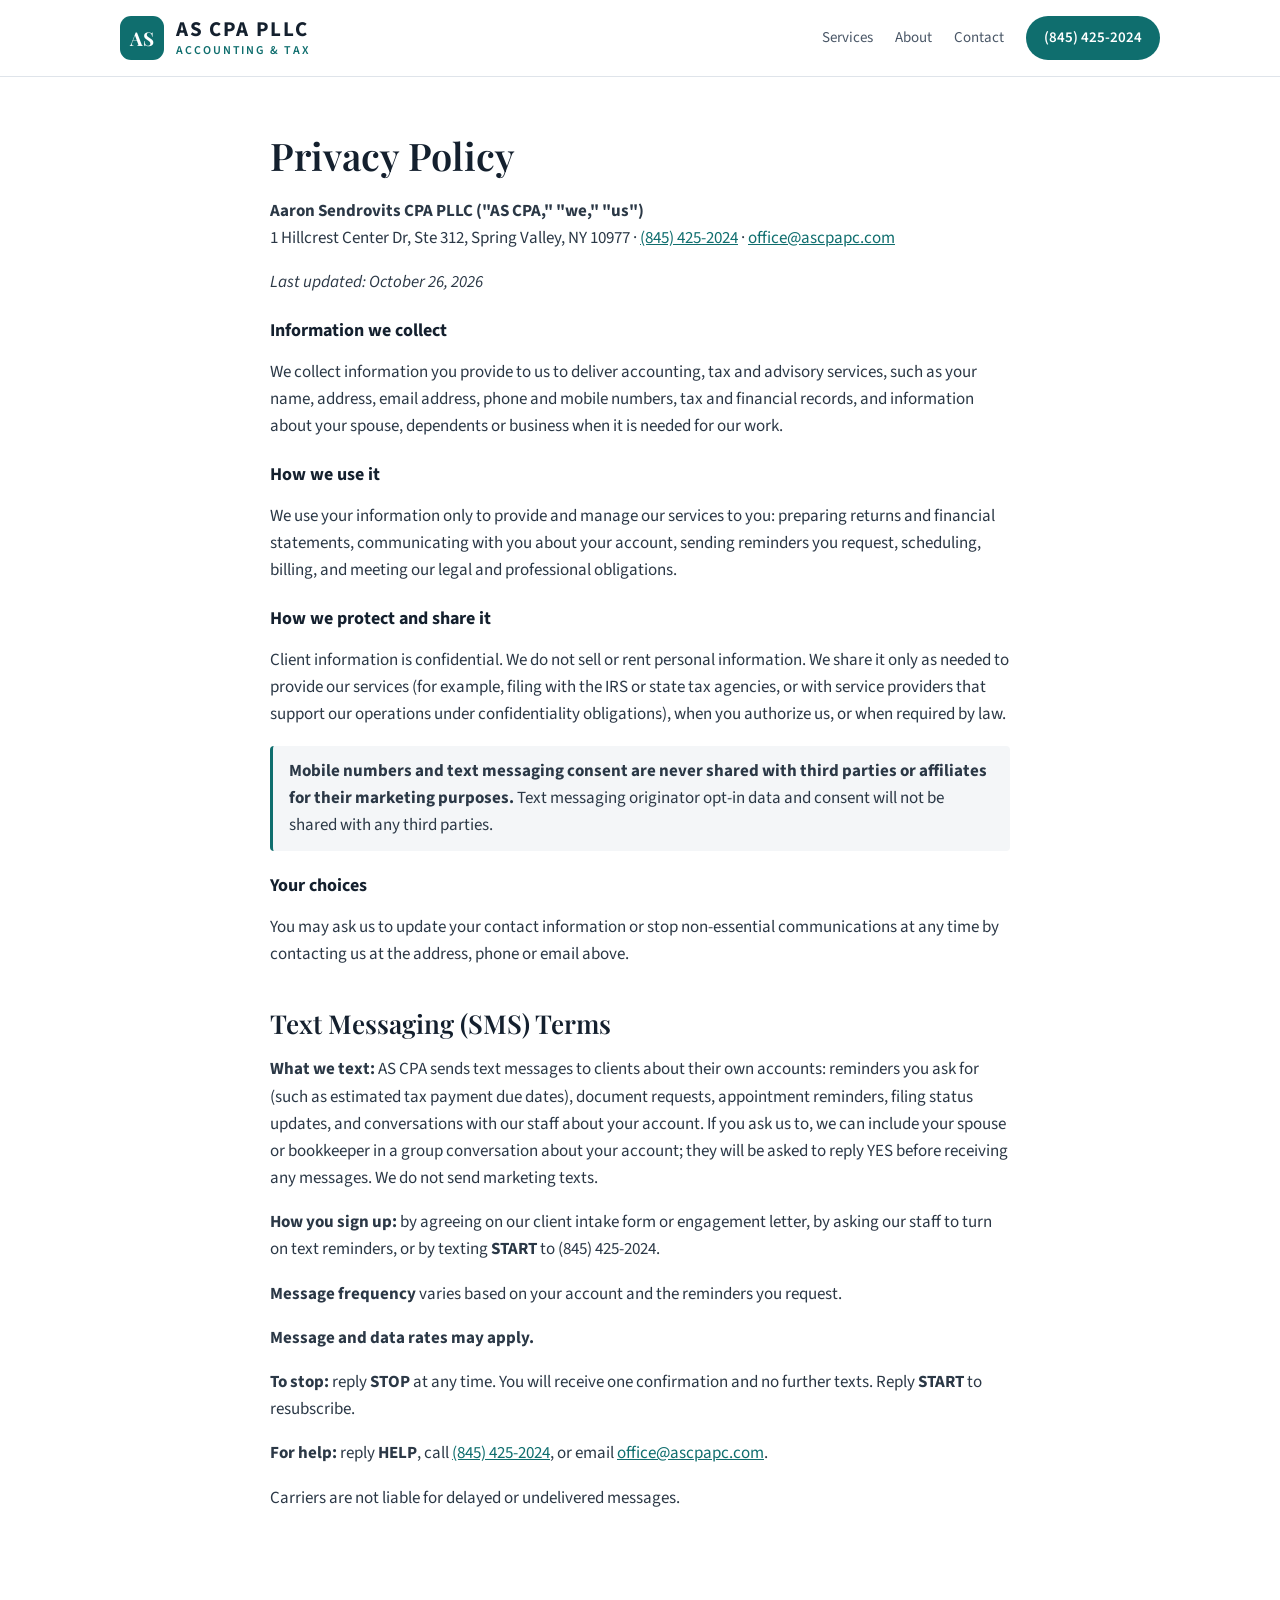
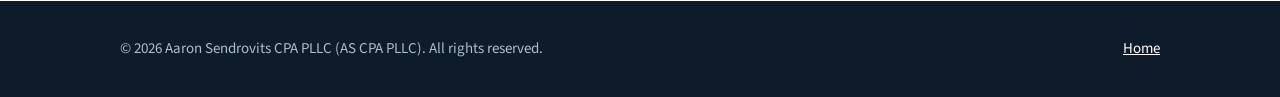
==== privacy.html @ 7b3853b8 "Services: drop icons, keep simple color accents; version stylesheet link Co-Authored-By: Claude Opus" ====
<!doctype html>
<html lang="en">
<head>
<meta charset="utf-8">
<meta name="viewport" content="width=device-width, initial-scale=1">
<title>Privacy Policy &amp; Text Messaging Terms | AS CPA PLLC</title>
<meta name="description" content="Privacy policy and SMS / text messaging terms for AS CPA PLLC (Aaron Sendrovits CPA PLLC).">
<link rel="icon" href="favicon.svg" type="image/svg+xml">
<link rel="preconnect" href="https://fonts.googleapis.com">
<link rel="preconnect" href="https://fonts.gstatic.com" crossorigin>
<link href="https://fonts.googleapis.com/css2?family=Playfair+Display:wght@600&family=Source+Sans+3:wght@400;600;700&display=swap" rel="stylesheet">
<link rel="stylesheet" href="styles.css?v=4">
</head>
<body>
<header class="site-header">
	<div class="wrap">
		<a class="logo" href="./"><span class="mark">AS</span><span class="name">AS CPA PLLC<small>Accounting &amp; Tax</small></span></a>
		<nav class="nav">
			<a href="./#services">Services</a>
			<a href="./#about">About</a>
			<a href="./#contact">Contact</a>
			<a class="btn" href="tel:+18454252024">(845) 425-2024</a>
		</nav>
	</div>
</header>

<main class="legal">
	<div class="wrap">
		<h1>Privacy Policy</h1>
		<p><strong>Aaron Sendrovits CPA PLLC ("AS CPA," "we," "us")</strong><br>
		1 Hillcrest Center Dr, Ste 312, Spring Valley, NY 10977 &middot; <a href="tel:+18454252024">(845) 425-2024</a> &middot; <a href="mailto:office@ascpapc.com">office@ascpapc.com</a></p>
		<p><em>Last updated: October 26, 2026</em></p>

		<h3>Information we collect</h3>
		<p>We collect information you provide to us to deliver accounting, tax and advisory services, such as your name, address, email address, phone and mobile numbers, tax and financial records, and information about your spouse, dependents or business when it is needed for our work.</p>

		<h3>How we use it</h3>
		<p>We use your information only to provide and manage our services to you: preparing returns and financial statements, communicating with you about your account, sending reminders you request, scheduling, billing, and meeting our legal and professional obligations.</p>

		<h3>How we protect and share it</h3>
		<p>Client information is confidential. We do not sell or rent personal information. We share it only as needed to provide our services (for example, filing with the IRS or state tax agencies, or with service providers that support our operations under confidentiality obligations), when you authorize us, or when required by law.</p>
		<p class="note"><strong>Mobile numbers and text messaging consent are never shared with third parties or affiliates for their marketing purposes.</strong> Text messaging originator opt-in data and consent will not be shared with any third parties.</p>

		<h3>Your choices</h3>
		<p>You may ask us to update your contact information or stop non-essential communications at any time by contacting us at the address, phone or email above.</p>

		<h2 id="sms">Text Messaging (SMS) Terms</h2>
		<p><strong>What we text:</strong> AS CPA sends text messages to clients about their own accounts: reminders you ask for (such as estimated tax payment due dates), document requests, appointment reminders, filing status updates, and conversations with our staff about your account. If you ask us to, we can include your spouse or bookkeeper in a group conversation about your account; they will be asked to reply YES before receiving any messages. We do not send marketing texts.</p>
		<p><strong>How you sign up:</strong> by agreeing on our client intake form or engagement letter, by asking our staff to turn on text reminders, or by texting <strong>START</strong> to (845) 425-2024.</p>
		<p><strong>Message frequency</strong> varies based on your account and the reminders you request.</p>
		<p><strong>Message and data rates may apply.</strong></p>
		<p><strong>To stop:</strong> reply <strong>STOP</strong> at any time. You will receive one confirmation and no further texts. Reply <strong>START</strong> to resubscribe.</p>
		<p><strong>For help:</strong> reply <strong>HELP</strong>, call <a href="tel:+18454252024">(845) 425-2024</a>, or email <a href="mailto:office@ascpapc.com">office@ascpapc.com</a>.</p>
		<p>Carriers are not liable for delayed or undelivered messages.</p>
	</div>
</main>

<footer class="site-footer">
	<div class="wrap">
		<span>&copy; <span id="y">2026</span> Aaron Sendrovits CPA PLLC (AS CPA PLLC). All rights reserved.</span>
		<span><a href="./">Home</a></span>
	</div>
</footer>
<script>document.getElementById('y').textContent = new Date().getFullYear();</script>
</body>
</html>
---- styles.css ----
:root {
	--ink: #14202e;
	--ink-soft: #4a5767;
	--paper: #ffffff;
	--paper-alt: #f4f6f8;
	--line: #dfe4ea;
	--accent: #0f6e6e;
	--accent-dark: #0a5252;
	--hero-a: #0e1b2a;
	--hero-b: #173a4a;
	--radius: 10px;
	--max: 1080px;
}
* { box-sizing: border-box; }
html { scroll-behavior: smooth; }
body {
	margin: 0;
	font: 17px/1.6 "Source Sans 3", system-ui, -apple-system, "Segoe UI", sans-serif;
	color: var(--ink);
	background: var(--paper);
}
h1, h2, h3 { font-family: "Playfair Display", Georgia, serif; font-weight: 600; line-height: 1.2; margin: 0 0 .5em; }
a { color: var(--accent); }
.wrap { max-width: var(--max); margin: 0 auto; padding: 0 20px; }

/* header */
.site-header { position: sticky; top: 0; z-index: 10; background: rgba(255,255,255,.96); border-bottom: 1px solid var(--line); backdrop-filter: blur(6px); }
.site-header .wrap { display: flex; align-items: center; justify-content: space-between; gap: 16px; height: 76px; }
.logo { display: flex; align-items: center; gap: 12px; color: var(--ink); text-decoration: none; }
.logo .mark { width: 44px; height: 44px; border-radius: 11px; display: grid; place-items: center; background: var(--accent); color: #fff; font: 700 19px/1 Georgia, "Playfair Display", serif; }
.logo .name { display: flex; flex-direction: column; font-weight: 700; font-size: 21px; letter-spacing: .08em; line-height: 1.1; }
.logo small { font-size: 12px; font-weight: 600; letter-spacing: .16em; text-transform: uppercase; color: var(--accent); margin-top: 3px; }
.hero .firm { font-size: 16px; font-weight: 700; letter-spacing: .3em; color: #7fd1c7; margin: 0 0 14px; }
.nav { display: flex; align-items: center; gap: 22px; }
.nav a { color: var(--ink-soft); text-decoration: none; font-size: 15px; }
.nav a:hover { color: var(--ink); }
.btn { display: inline-block; padding: 10px 18px; border-radius: 999px; background: var(--accent); color: #fff !important; text-decoration: none; font-weight: 600; font-size: 15px; }
.btn:hover { background: var(--accent-dark); }
.btn.ghost { background: transparent; border: 1px solid rgba(255,255,255,.6); }
.btn.ghost:hover { background: rgba(255,255,255,.1); }

/* hero */
.hero { background: linear-gradient(135deg, var(--hero-a), var(--hero-b)); color: #fff; padding: 96px 0 104px; }
.hero h1 { font-size: clamp(34px, 5vw, 54px); max-width: 760px; }
.hero p { font-size: 19px; color: #c9d6e0; max-width: 620px; margin: 0 0 28px; }
.hero .actions { display: flex; gap: 12px; flex-wrap: wrap; }

/* sections */
section { padding: 72px 0; }
.alt { background: var(--paper-alt); }
.lead { color: var(--ink-soft); max-width: 640px; margin: 0 0 36px; }
.grid { display: grid; grid-template-columns: repeat(auto-fit, minmax(260px, 1fr)); gap: 18px; }
.card { background: var(--paper); border: 1px solid var(--line); border-radius: var(--radius); padding: 24px; }
.card h3 { font-family: inherit; font-size: 18px; font-weight: 700; margin-bottom: 6px; }
.card p { margin: 0; color: var(--ink-soft); font-size: 16px; }

/* services */
.services { background: linear-gradient(180deg, #eef5f5 0%, #ffffff 55%); }
.eyebrow { display: inline-block; font-size: 13px; font-weight: 700; letter-spacing: .12em; text-transform: uppercase; color: var(--accent); margin-bottom: 8px; }
.svc { border-top: 5px solid var(--c); background: color-mix(in srgb, var(--c) 7%, white); }
.svc h3 { color: var(--c); }

.contact { display: grid; grid-template-columns: repeat(auto-fit, minmax(240px, 1fr)); gap: 18px; }
.contact .card strong { display: block; font-size: 13px; letter-spacing: .08em; text-transform: uppercase; color: var(--ink-soft); margin-bottom: 6px; }
.contact .card a { font-weight: 600; text-decoration: none; }

/* legal page */
.legal { padding: 56px 0 72px; }
.legal .wrap { max-width: 780px; }
.legal h1 { font-size: 38px; }
.legal h2 { font-size: 26px; margin-top: 40px; }
.legal h3 { font-family: inherit; font-size: 18px; font-weight: 700; margin-top: 24px; }
.legal p, .legal li { color: #2b3846; }
.note { background: var(--paper-alt); border-left: 3px solid var(--accent); padding: 12px 16px; border-radius: 4px; }

/* footer */
.site-footer { background: var(--hero-a); color: #aebdca; padding: 36px 0; font-size: 15px; }
.site-footer .wrap { display: flex; justify-content: space-between; gap: 16px; flex-wrap: wrap; }
.site-footer a { color: #fff; }

@media (max-width: 640px) {
	.nav a:not(.btn) { display: none; }
	.hero { padding: 64px 0 72px; }
	section { padding: 52px 0; }
}
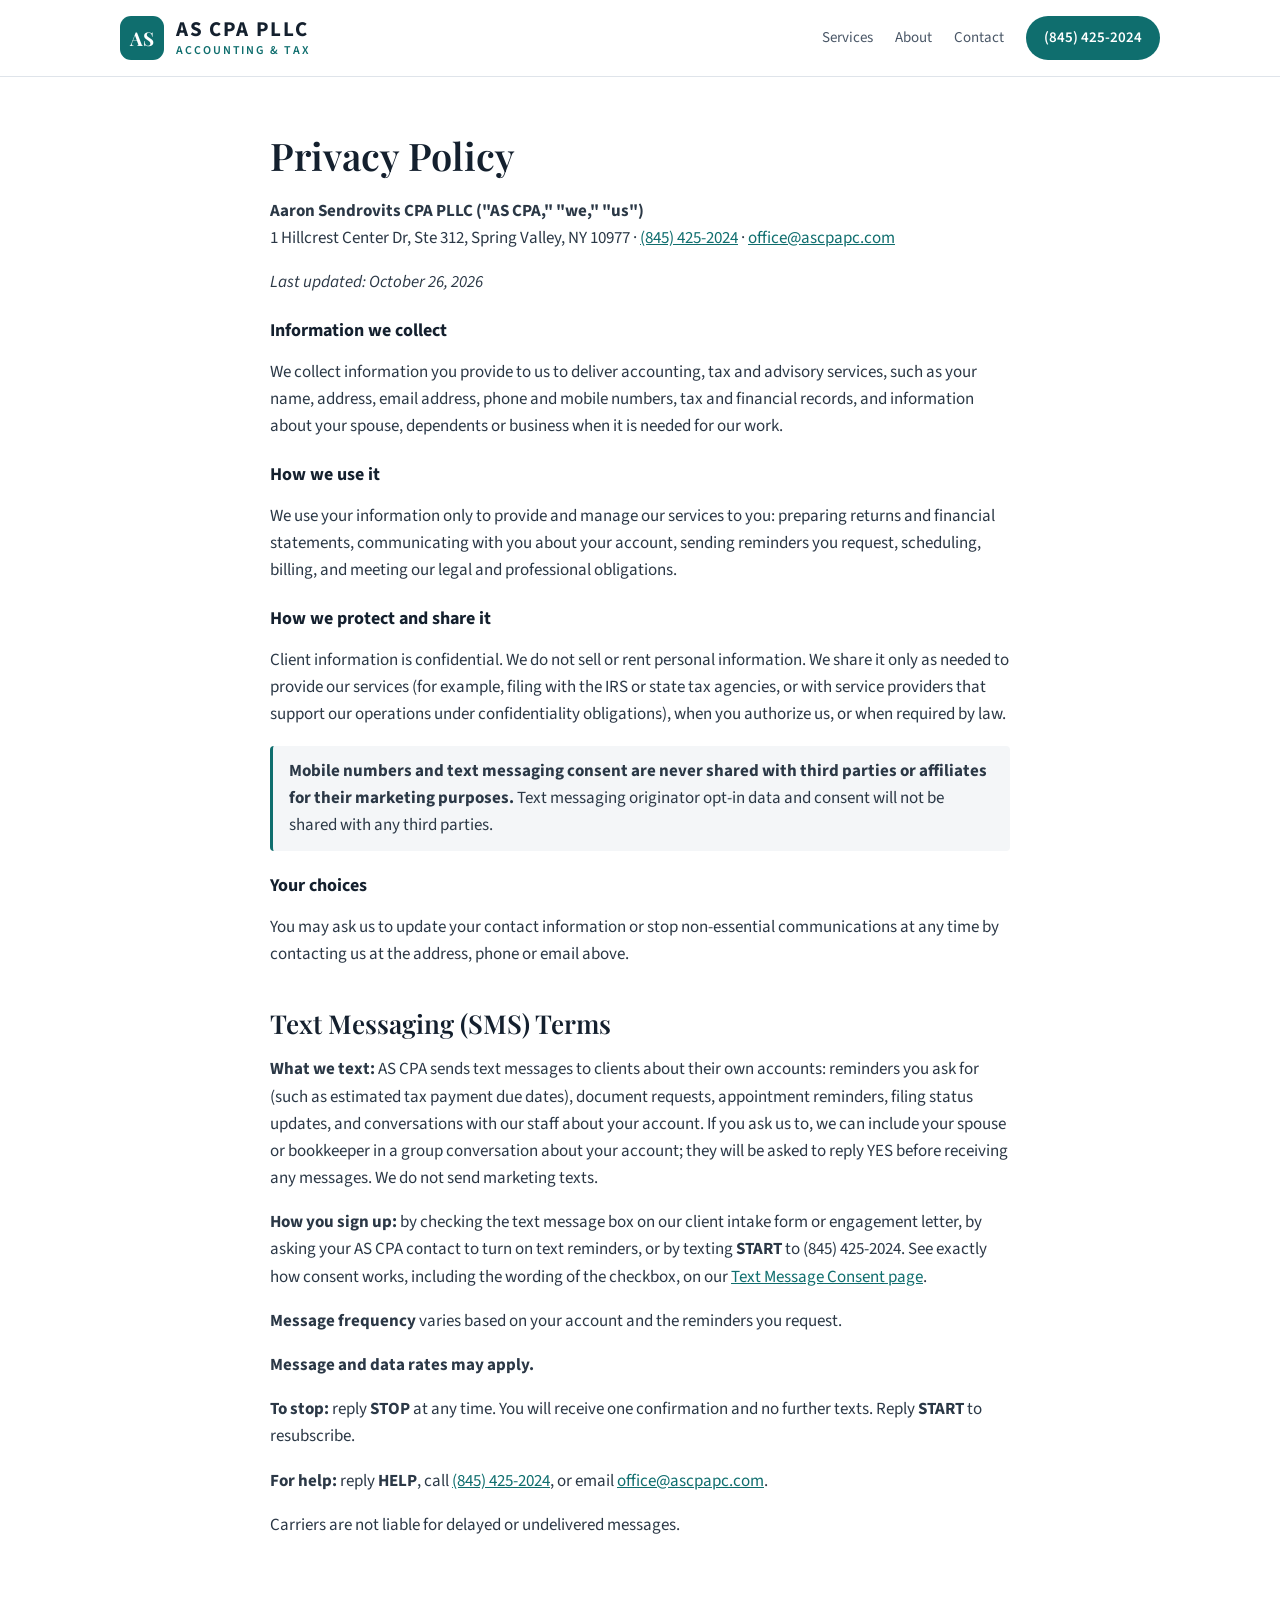
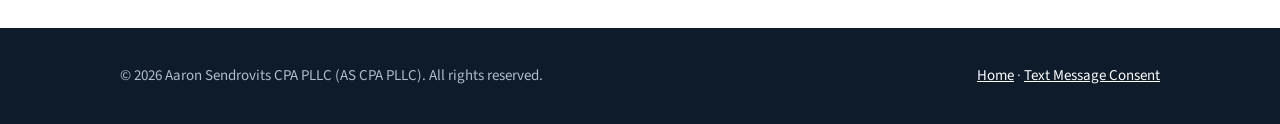
==== commit c9d46cec: "Link the consent page from the privacy page Co-Authored-By: Claude Opus 5.5 <noreply@anthropic.com>" ====
--- a/privacy.html
+++ b/privacy.html
@@ -46,7 +46,7 @@
 
 		<h2 id="sms">Text Messaging (SMS) Terms</h2>
 		<p><strong>What we text:</strong> AS CPA sends text messages to clients about their own accounts: reminders you ask for (such as estimated tax payment due dates), document requests, appointment reminders, filing status updates, and conversations with our staff about your account. If you ask us to, we can include your spouse or bookkeeper in a group conversation about your account; they will be asked to reply YES before receiving any messages. We do not send marketing texts.</p>
-		<p><strong>How you sign up:</strong> by agreeing on our client intake form or engagement letter, by asking our staff to turn on text reminders, or by texting <strong>START</strong> to (845) 425-2024.</p>
+		<p><strong>How you sign up:</strong> by checking the text message box on our client intake form or engagement letter, by asking your AS CPA contact to turn on text reminders, or by texting <strong>START</strong> to (845) 425-2024. See exactly how consent works, including the wording of the checkbox, on our <a href="text-consent.html">Text Message Consent page</a>.</p>
 		<p><strong>Message frequency</strong> varies based on your account and the reminders you request.</p>
 		<p><strong>Message and data rates may apply.</strong></p>
 		<p><strong>To stop:</strong> reply <strong>STOP</strong> at any time. You will receive one confirmation and no further texts. Reply <strong>START</strong> to resubscribe.</p>
@@ -58,7 +58,7 @@
 <footer class="site-footer">
 	<div class="wrap">
 		<span>&copy; <span id="y">2026</span> Aaron Sendrovits CPA PLLC (AS CPA PLLC). All rights reserved.</span>
-		<span><a href="./">Home</a></span>
+		<span><a href="./">Home</a> &middot; <a href="text-consent.html">Text Message Consent</a></span>
 	</div>
 </footer>
 <script>document.getElementById('y').textContent = new Date().getFullYear();</script>
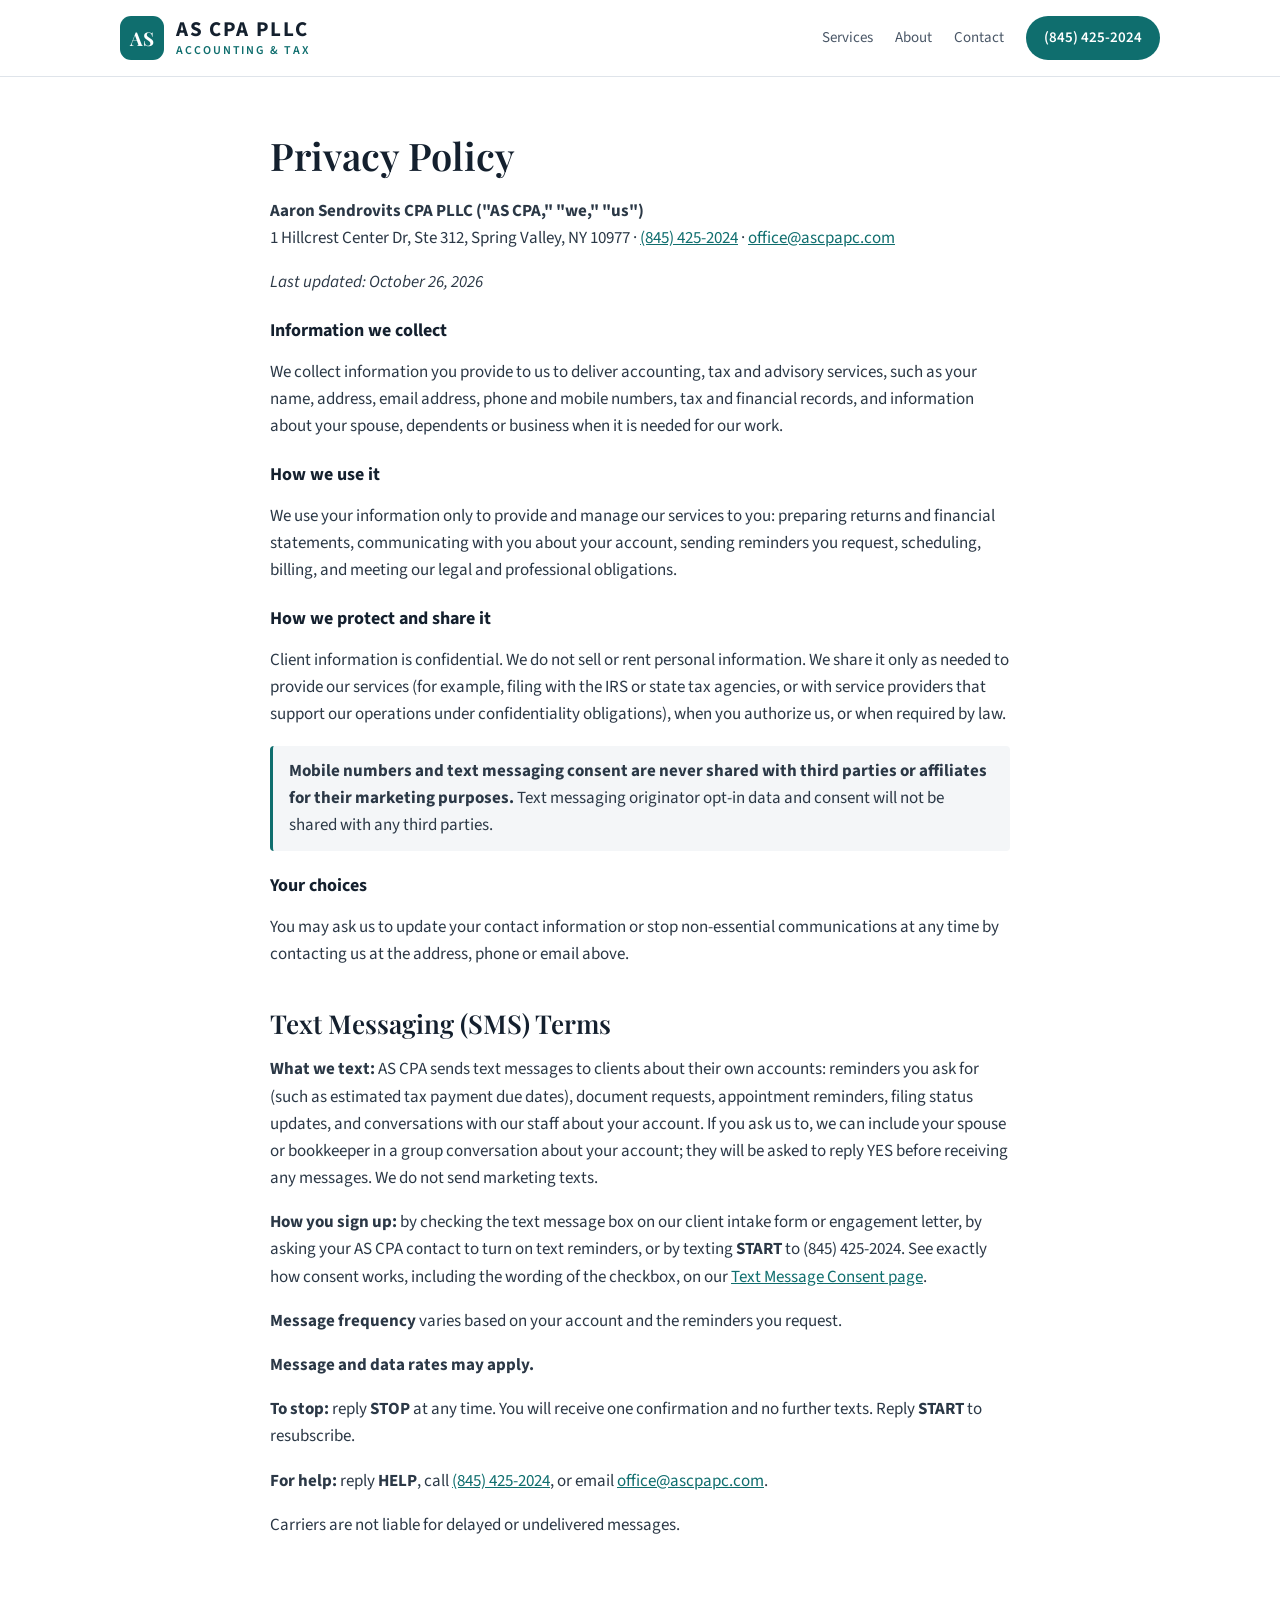
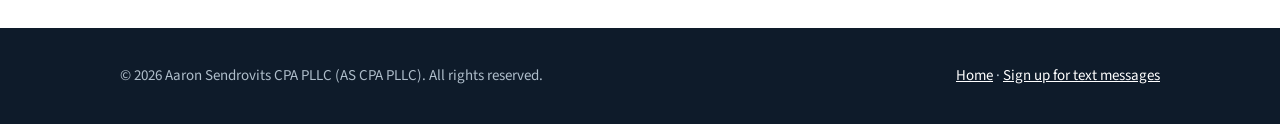
==== commit 092037aa: "Consistent 'Sign up for text messages' footer link Co-Authored-By: Claude Opus 5.5 <noreply@anthropi" ====
--- a/privacy.html
+++ b/privacy.html
@@ -58,7 +58,7 @@
 <footer class="site-footer">
 	<div class="wrap">
 		<span>&copy; <span id="y">2026</span> Aaron Sendrovits CPA PLLC (AS CPA PLLC). All rights reserved.</span>
-		<span><a href="./">Home</a> &middot; <a href="text-consent.html">Text Message Consent</a></span>
+		<span><a href="./">Home</a> &middot; <a href="text-consent.html#signup">Sign up for text messages</a></span>
 	</div>
 </footer>
 <script>document.getElementById('y').textContent = new Date().getFullYear();</script>
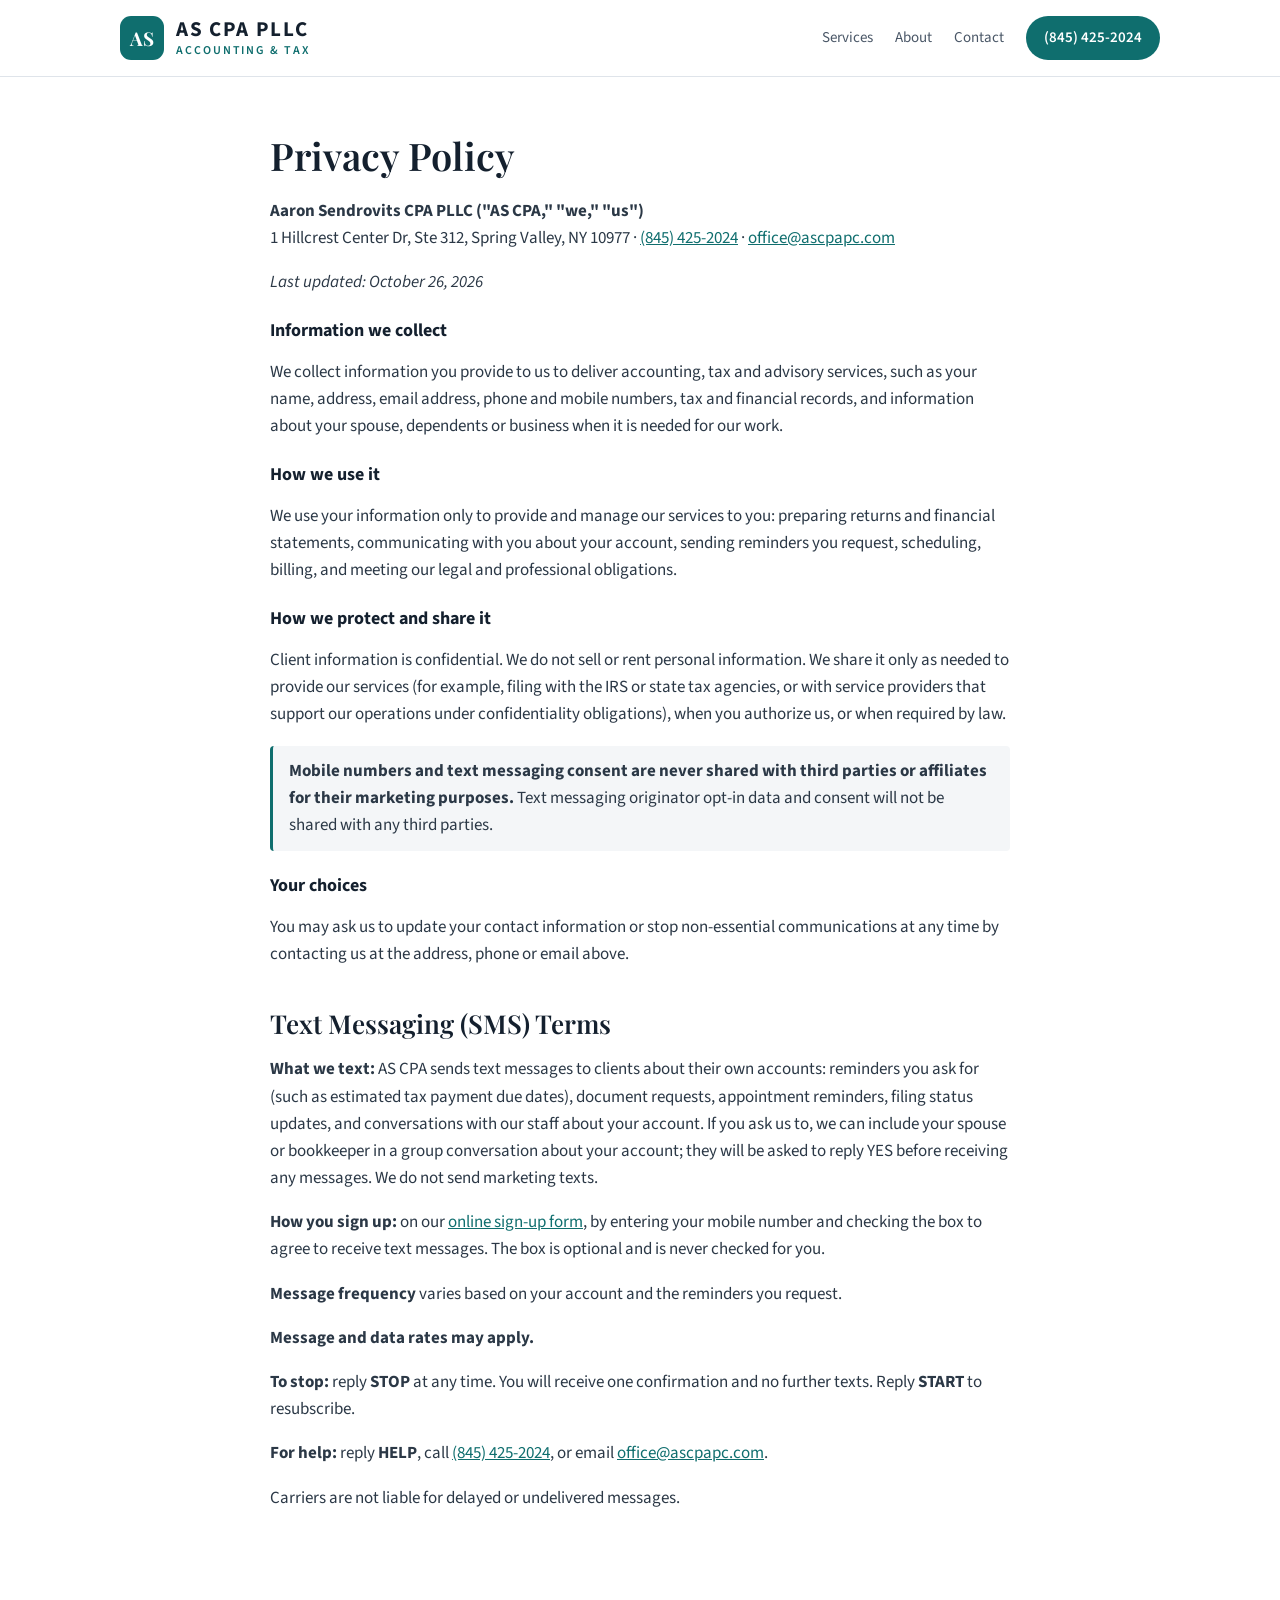
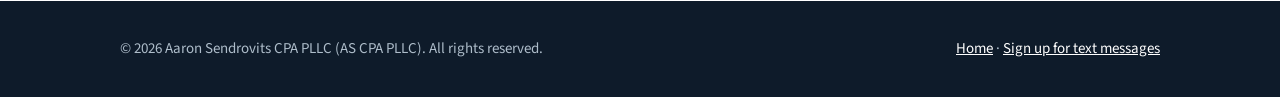
==== commit cf026fc1: "Text sign-up: optional consent checkbox, online form as the only opt-in method Co-Authored-By: Claud" ====
--- a/privacy.html
+++ b/privacy.html
@@ -46,7 +46,7 @@
 
 		<h2 id="sms">Text Messaging (SMS) Terms</h2>
 		<p><strong>What we text:</strong> AS CPA sends text messages to clients about their own accounts: reminders you ask for (such as estimated tax payment due dates), document requests, appointment reminders, filing status updates, and conversations with our staff about your account. If you ask us to, we can include your spouse or bookkeeper in a group conversation about your account; they will be asked to reply YES before receiving any messages. We do not send marketing texts.</p>
-		<p><strong>How you sign up:</strong> by checking the text message box on our client intake form or engagement letter, by asking your AS CPA contact to turn on text reminders, or by texting <strong>START</strong> to (845) 425-2024. See exactly how consent works, including the wording of the checkbox, on our <a href="text-consent.html">Text Message Consent page</a>.</p>
+		<p><strong>How you sign up:</strong> on our <a href="text-consent.html#signup">online sign-up form</a>, by entering your mobile number and checking the box to agree to receive text messages. The box is optional and is never checked for you.</p>
 		<p><strong>Message frequency</strong> varies based on your account and the reminders you request.</p>
 		<p><strong>Message and data rates may apply.</strong></p>
 		<p><strong>To stop:</strong> reply <strong>STOP</strong> at any time. You will receive one confirmation and no further texts. Reply <strong>START</strong> to resubscribe.</p>
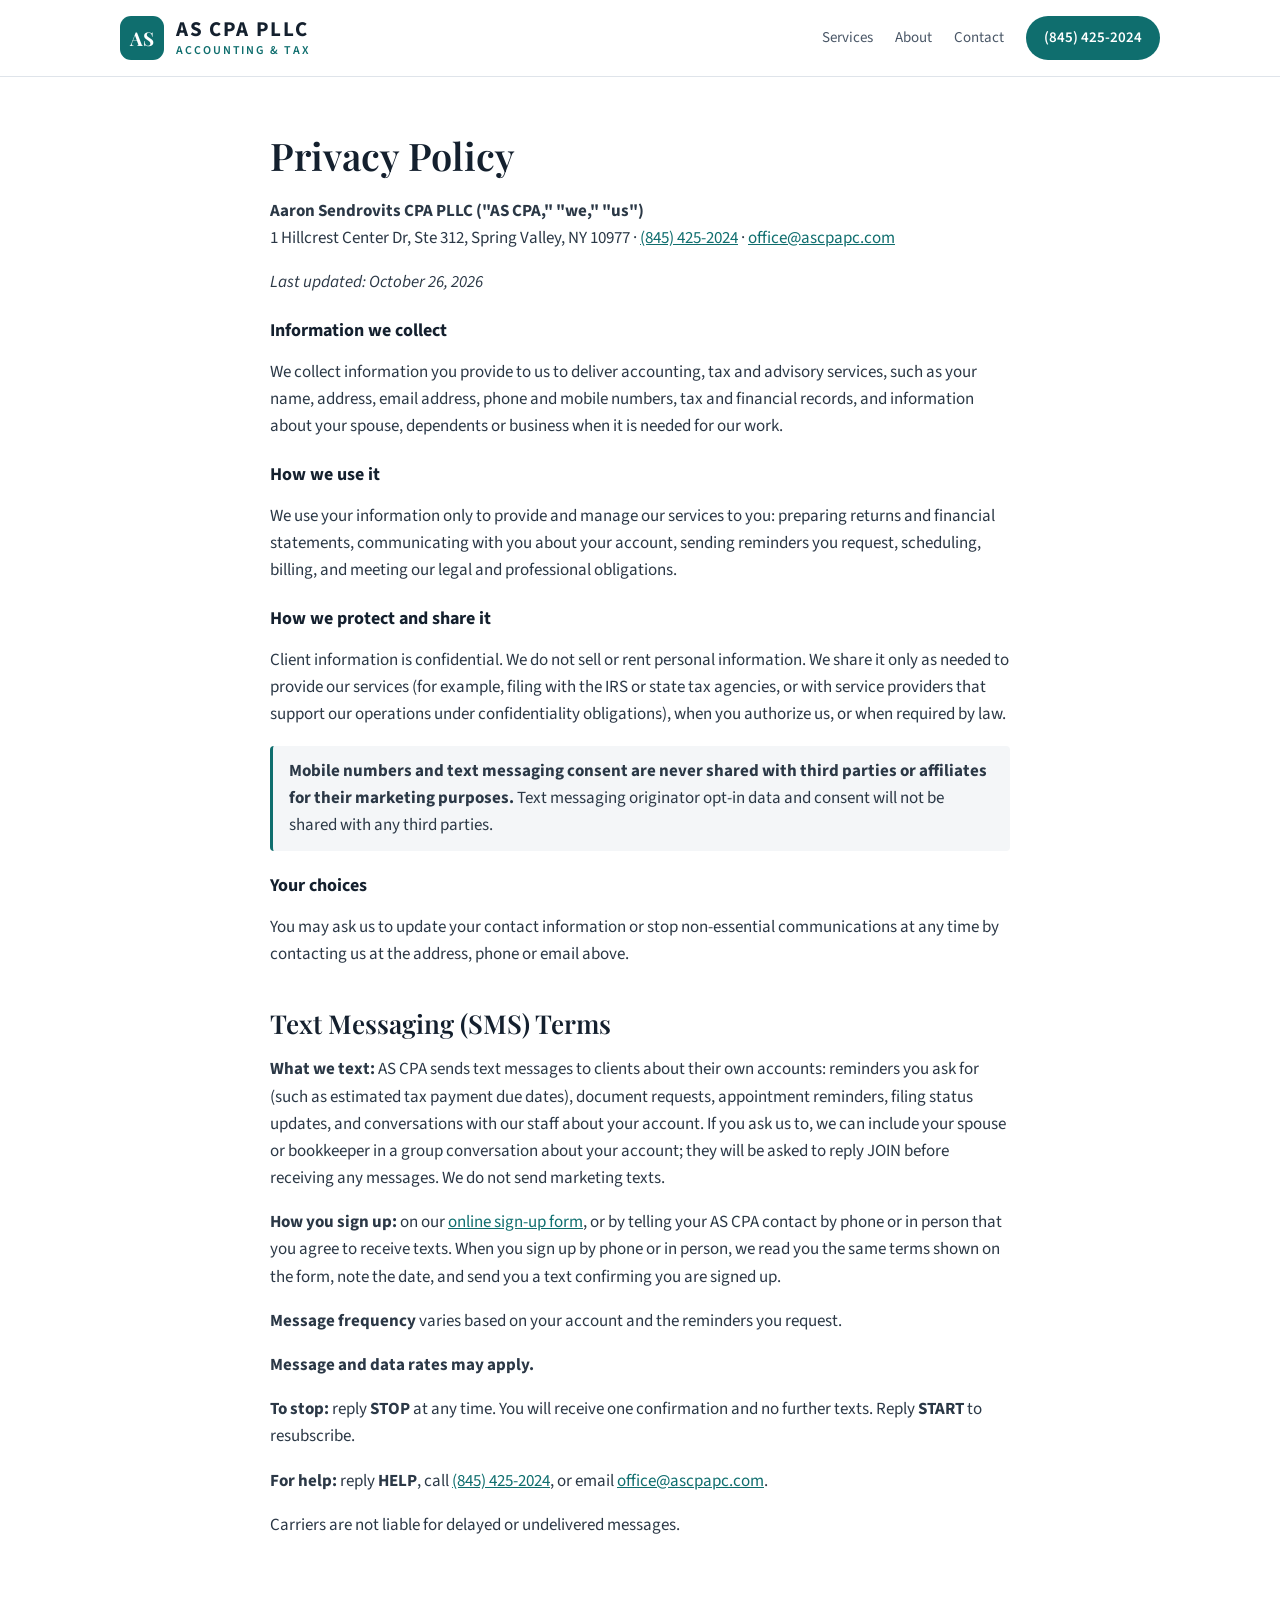
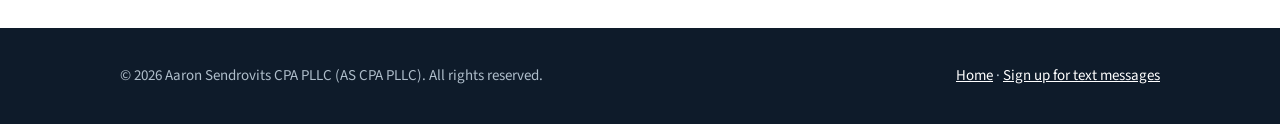
==== commit 12349e4c: "Text sign-up: no checkbox, name and mobile only, verbal sign-up, JOIN for invitations Co-Authored-By" ====
--- a/privacy.html
+++ b/privacy.html
@@ -45,8 +45,8 @@
 		<p>You may ask us to update your contact information or stop non-essential communications at any time by contacting us at the address, phone or email above.</p>
 
 		<h2 id="sms">Text Messaging (SMS) Terms</h2>
-		<p><strong>What we text:</strong> AS CPA sends text messages to clients about their own accounts: reminders you ask for (such as estimated tax payment due dates), document requests, appointment reminders, filing status updates, and conversations with our staff about your account. If you ask us to, we can include your spouse or bookkeeper in a group conversation about your account; they will be asked to reply YES before receiving any messages. We do not send marketing texts.</p>
-		<p><strong>How you sign up:</strong> on our <a href="text-consent.html#signup">online sign-up form</a>, by entering your mobile number and checking the box to agree to receive text messages. The box is optional and is never checked for you.</p>
+		<p><strong>What we text:</strong> AS CPA sends text messages to clients about their own accounts: reminders you ask for (such as estimated tax payment due dates), document requests, appointment reminders, filing status updates, and conversations with our staff about your account. If you ask us to, we can include your spouse or bookkeeper in a group conversation about your account; they will be asked to reply JOIN before receiving any messages. We do not send marketing texts.</p>
+		<p><strong>How you sign up:</strong> on our <a href="text-consent.html#signup">online sign-up form</a>, or by telling your AS CPA contact by phone or in person that you agree to receive texts. When you sign up by phone or in person, we read you the same terms shown on the form, note the date, and send you a text confirming you are signed up.</p>
 		<p><strong>Message frequency</strong> varies based on your account and the reminders you request.</p>
 		<p><strong>Message and data rates may apply.</strong></p>
 		<p><strong>To stop:</strong> reply <strong>STOP</strong> at any time. You will receive one confirmation and no further texts. Reply <strong>START</strong> to resubscribe.</p>
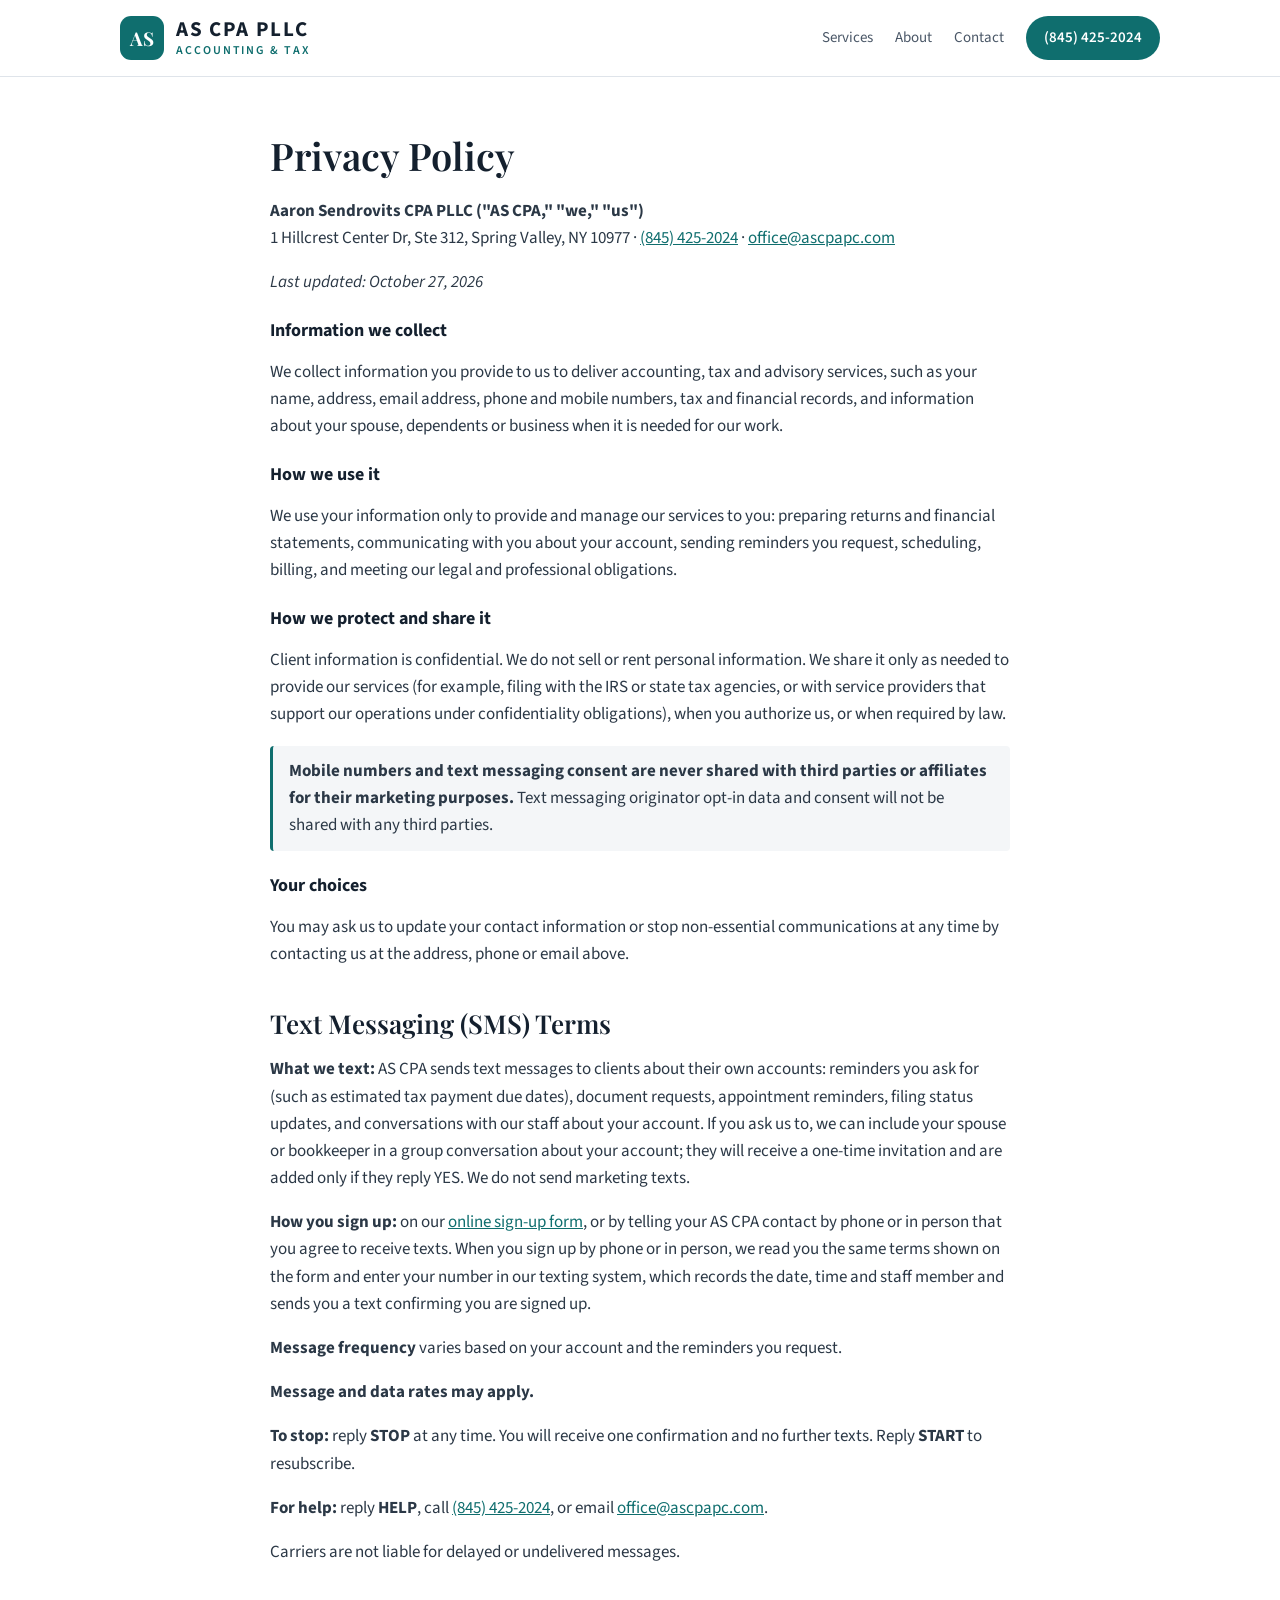
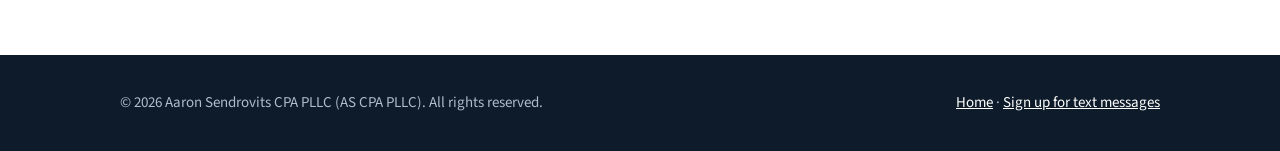
==== commit 3e86cd47: "Text terms: invitations use reply YES; verbal sign-ups recorded by texting system Co-Authored-By: Cl" ====
--- a/privacy.html
+++ b/privacy.html
@@ -29,7 +29,7 @@
 		<h1>Privacy Policy</h1>
 		<p><strong>Aaron Sendrovits CPA PLLC ("AS CPA," "we," "us")</strong><br>
 		1 Hillcrest Center Dr, Ste 312, Spring Valley, NY 10977 &middot; <a href="tel:+18454252024">(845) 425-2024</a> &middot; <a href="mailto:office@ascpapc.com">office@ascpapc.com</a></p>
-		<p><em>Last updated: October 26, 2026</em></p>
+		<p><em>Last updated: October 27, 2026</em></p>
 
 		<h3>Information we collect</h3>
 		<p>We collect information you provide to us to deliver accounting, tax and advisory services, such as your name, address, email address, phone and mobile numbers, tax and financial records, and information about your spouse, dependents or business when it is needed for our work.</p>
@@ -45,8 +45,8 @@
 		<p>You may ask us to update your contact information or stop non-essential communications at any time by contacting us at the address, phone or email above.</p>
 
 		<h2 id="sms">Text Messaging (SMS) Terms</h2>
-		<p><strong>What we text:</strong> AS CPA sends text messages to clients about their own accounts: reminders you ask for (such as estimated tax payment due dates), document requests, appointment reminders, filing status updates, and conversations with our staff about your account. If you ask us to, we can include your spouse or bookkeeper in a group conversation about your account; they will be asked to reply JOIN before receiving any messages. We do not send marketing texts.</p>
-		<p><strong>How you sign up:</strong> on our <a href="text-consent.html#signup">online sign-up form</a>, or by telling your AS CPA contact by phone or in person that you agree to receive texts. When you sign up by phone or in person, we read you the same terms shown on the form, note the date, and send you a text confirming you are signed up.</p>
+		<p><strong>What we text:</strong> AS CPA sends text messages to clients about their own accounts: reminders you ask for (such as estimated tax payment due dates), document requests, appointment reminders, filing status updates, and conversations with our staff about your account. If you ask us to, we can include your spouse or bookkeeper in a group conversation about your account; they will receive a one-time invitation and are added only if they reply YES. We do not send marketing texts.</p>
+		<p><strong>How you sign up:</strong> on our <a href="text-consent.html#signup">online sign-up form</a>, or by telling your AS CPA contact by phone or in person that you agree to receive texts. When you sign up by phone or in person, we read you the same terms shown on the form and enter your number in our texting system, which records the date, time and staff member and sends you a text confirming you are signed up.</p>
 		<p><strong>Message frequency</strong> varies based on your account and the reminders you request.</p>
 		<p><strong>Message and data rates may apply.</strong></p>
 		<p><strong>To stop:</strong> reply <strong>STOP</strong> at any time. You will receive one confirmation and no further texts. Reply <strong>START</strong> to resubscribe.</p>
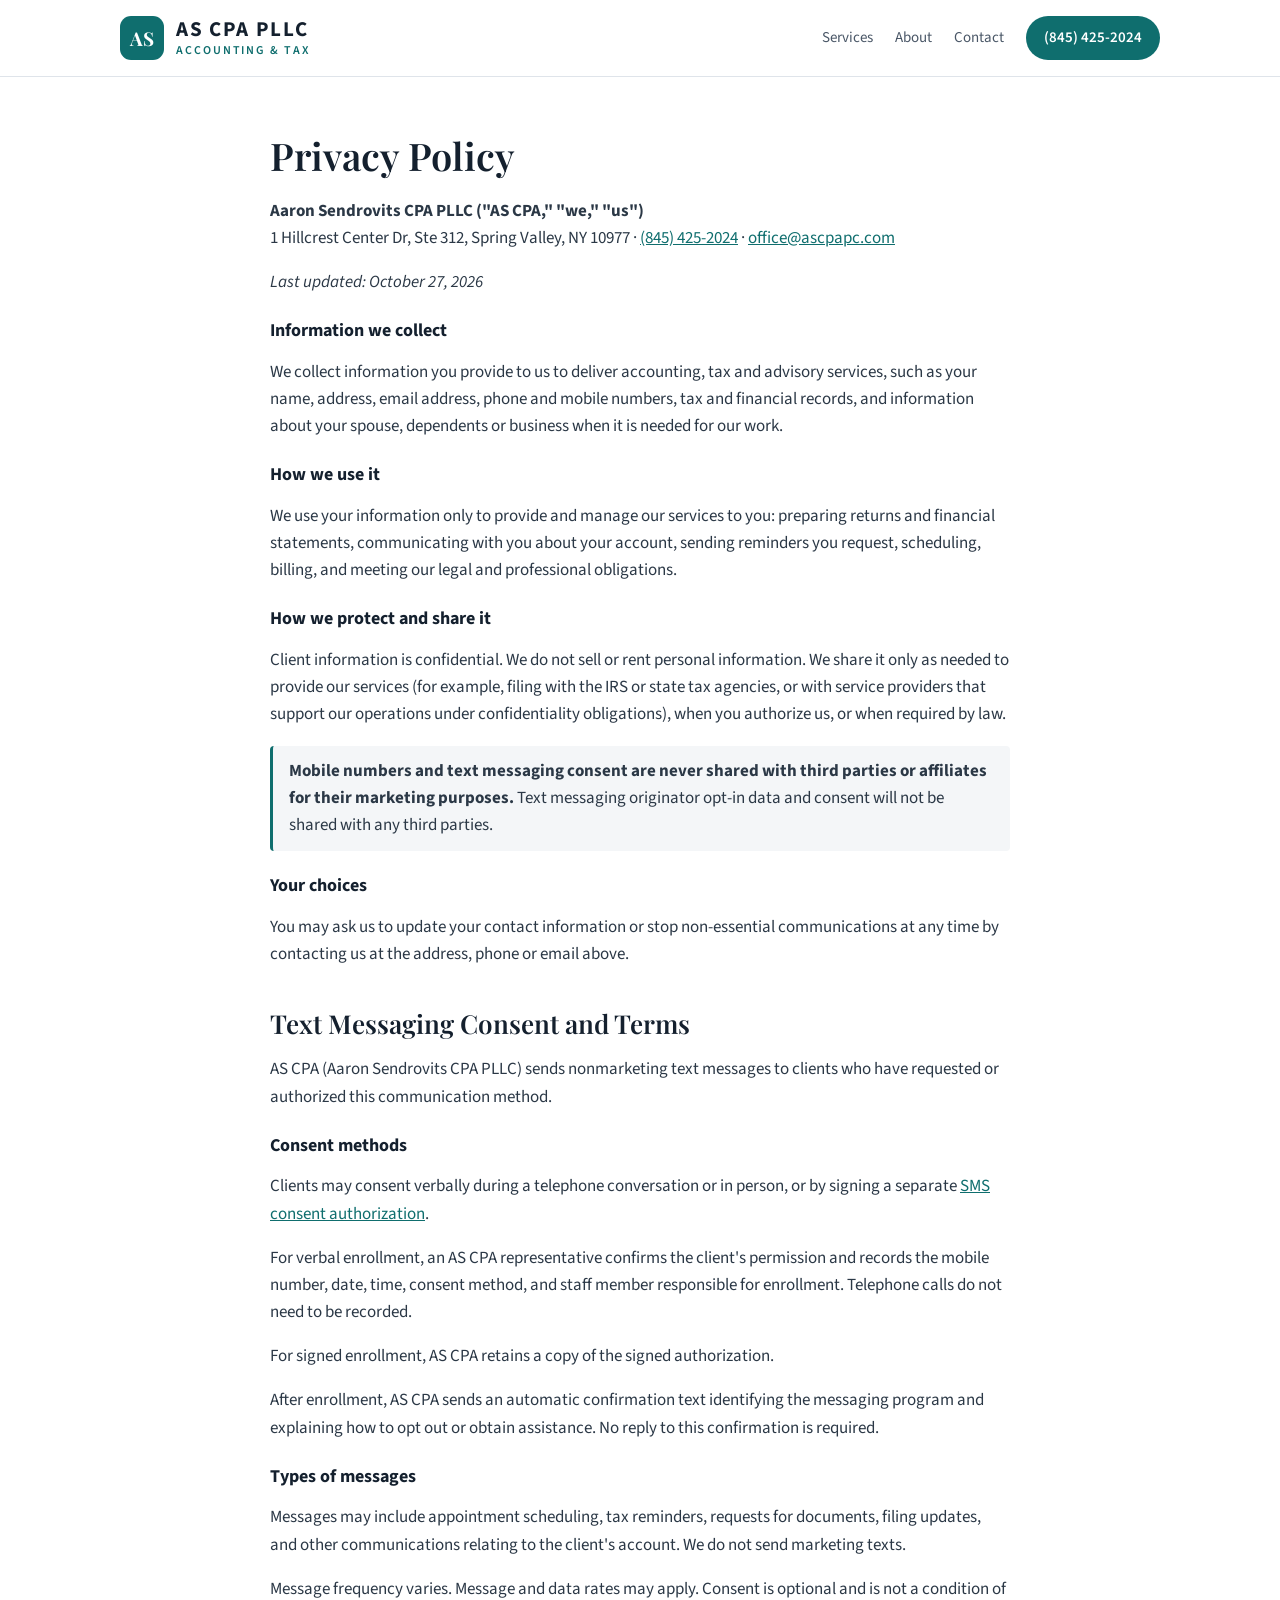
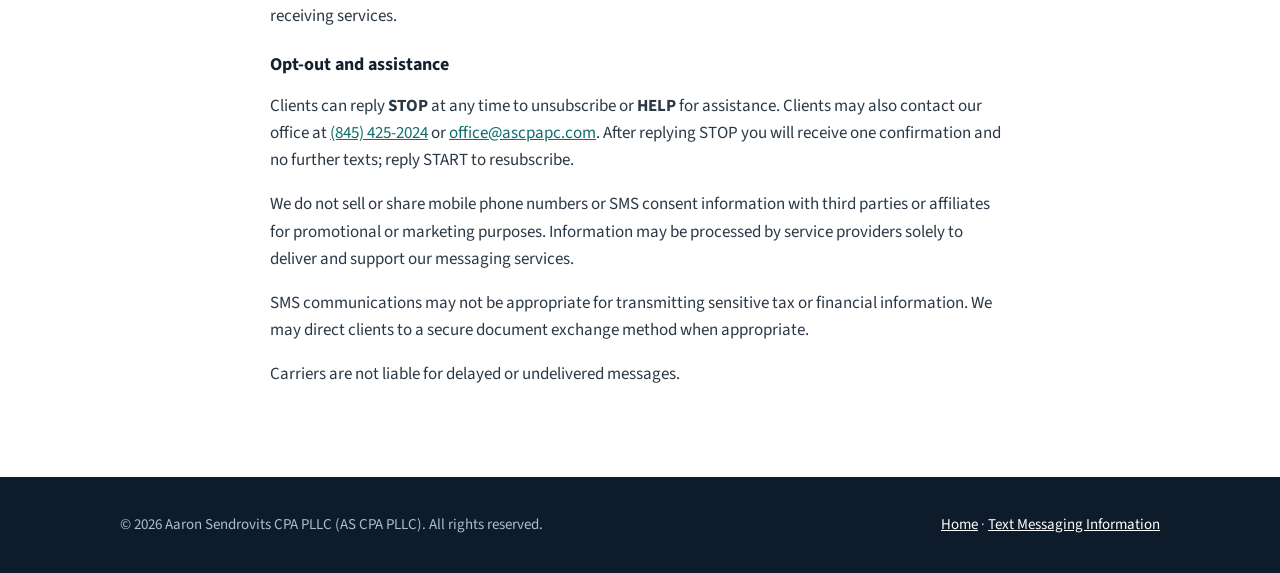
==== commit 618246f2: "Texting: verbal and signed consent only; drop online sign-up form and invitations; add SMS authoriza" ====
--- a/privacy.html
+++ b/privacy.html
@@ -44,13 +44,23 @@
 		<h3>Your choices</h3>
 		<p>You may ask us to update your contact information or stop non-essential communications at any time by contacting us at the address, phone or email above.</p>
 
-		<h2 id="sms">Text Messaging (SMS) Terms</h2>
-		<p><strong>What we text:</strong> AS CPA sends text messages to clients about their own accounts: reminders you ask for (such as estimated tax payment due dates), document requests, appointment reminders, filing status updates, and conversations with our staff about your account. If you ask us to, we can include your spouse or bookkeeper in a group conversation about your account; they will receive a one-time invitation and are added only if they reply YES. We do not send marketing texts.</p>
-		<p><strong>How you sign up:</strong> on our <a href="text-consent.html#signup">online sign-up form</a>, or by telling your AS CPA contact by phone or in person that you agree to receive texts. When you sign up by phone or in person, we read you the same terms shown on the form and enter your number in our texting system, which records the date, time and staff member and sends you a text confirming you are signed up.</p>
-		<p><strong>Message frequency</strong> varies based on your account and the reminders you request.</p>
-		<p><strong>Message and data rates may apply.</strong></p>
-		<p><strong>To stop:</strong> reply <strong>STOP</strong> at any time. You will receive one confirmation and no further texts. Reply <strong>START</strong> to resubscribe.</p>
-		<p><strong>For help:</strong> reply <strong>HELP</strong>, call <a href="tel:+18454252024">(845) 425-2024</a>, or email <a href="mailto:office@ascpapc.com">office@ascpapc.com</a>.</p>
+		<h2 id="sms">Text Messaging Consent and Terms</h2>
+		<p>AS CPA (Aaron Sendrovits CPA PLLC) sends nonmarketing text messages to clients who have requested or authorized this communication method.</p>
+
+		<h3>Consent methods</h3>
+		<p>Clients may consent verbally during a telephone conversation or in person, or by signing a separate <a href="sms-authorization.html">SMS consent authorization</a>.</p>
+		<p>For verbal enrollment, an AS CPA representative confirms the client's permission and records the mobile number, date, time, consent method, and staff member responsible for enrollment. Telephone calls do not need to be recorded.</p>
+		<p>For signed enrollment, AS CPA retains a copy of the signed authorization.</p>
+		<p>After enrollment, AS CPA sends an automatic confirmation text identifying the messaging program and explaining how to opt out or obtain assistance. No reply to this confirmation is required.</p>
+
+		<h3>Types of messages</h3>
+		<p>Messages may include appointment scheduling, tax reminders, requests for documents, filing updates, and other communications relating to the client's account. We do not send marketing texts.</p>
+		<p>Message frequency varies. Message and data rates may apply. Consent is optional and is not a condition of receiving services.</p>
+
+		<h3>Opt-out and assistance</h3>
+		<p>Clients can reply <strong>STOP</strong> at any time to unsubscribe or <strong>HELP</strong> for assistance. Clients may also contact our office at <a href="tel:+18454252024">(845) 425-2024</a> or <a href="mailto:office@ascpapc.com">office@ascpapc.com</a>. After replying STOP you will receive one confirmation and no further texts; reply START to resubscribe.</p>
+		<p>We do not sell or share mobile phone numbers or SMS consent information with third parties or affiliates for promotional or marketing purposes. Information may be processed by service providers solely to deliver and support our messaging services.</p>
+		<p>SMS communications may not be appropriate for transmitting sensitive tax or financial information. We may direct clients to a secure document exchange method when appropriate.</p>
 		<p>Carriers are not liable for delayed or undelivered messages.</p>
 	</div>
 </main>
@@ -58,7 +68,7 @@
 <footer class="site-footer">
 	<div class="wrap">
 		<span>&copy; <span id="y">2026</span> Aaron Sendrovits CPA PLLC (AS CPA PLLC). All rights reserved.</span>
-		<span><a href="./">Home</a> &middot; <a href="text-consent.html#signup">Sign up for text messages</a></span>
+		<span><a href="./">Home</a> &middot; <a href="text-consent.html">Text Messaging Information</a></span>
 	</div>
 </footer>
 <script>document.getElementById('y').textContent = new Date().getFullYear();</script>
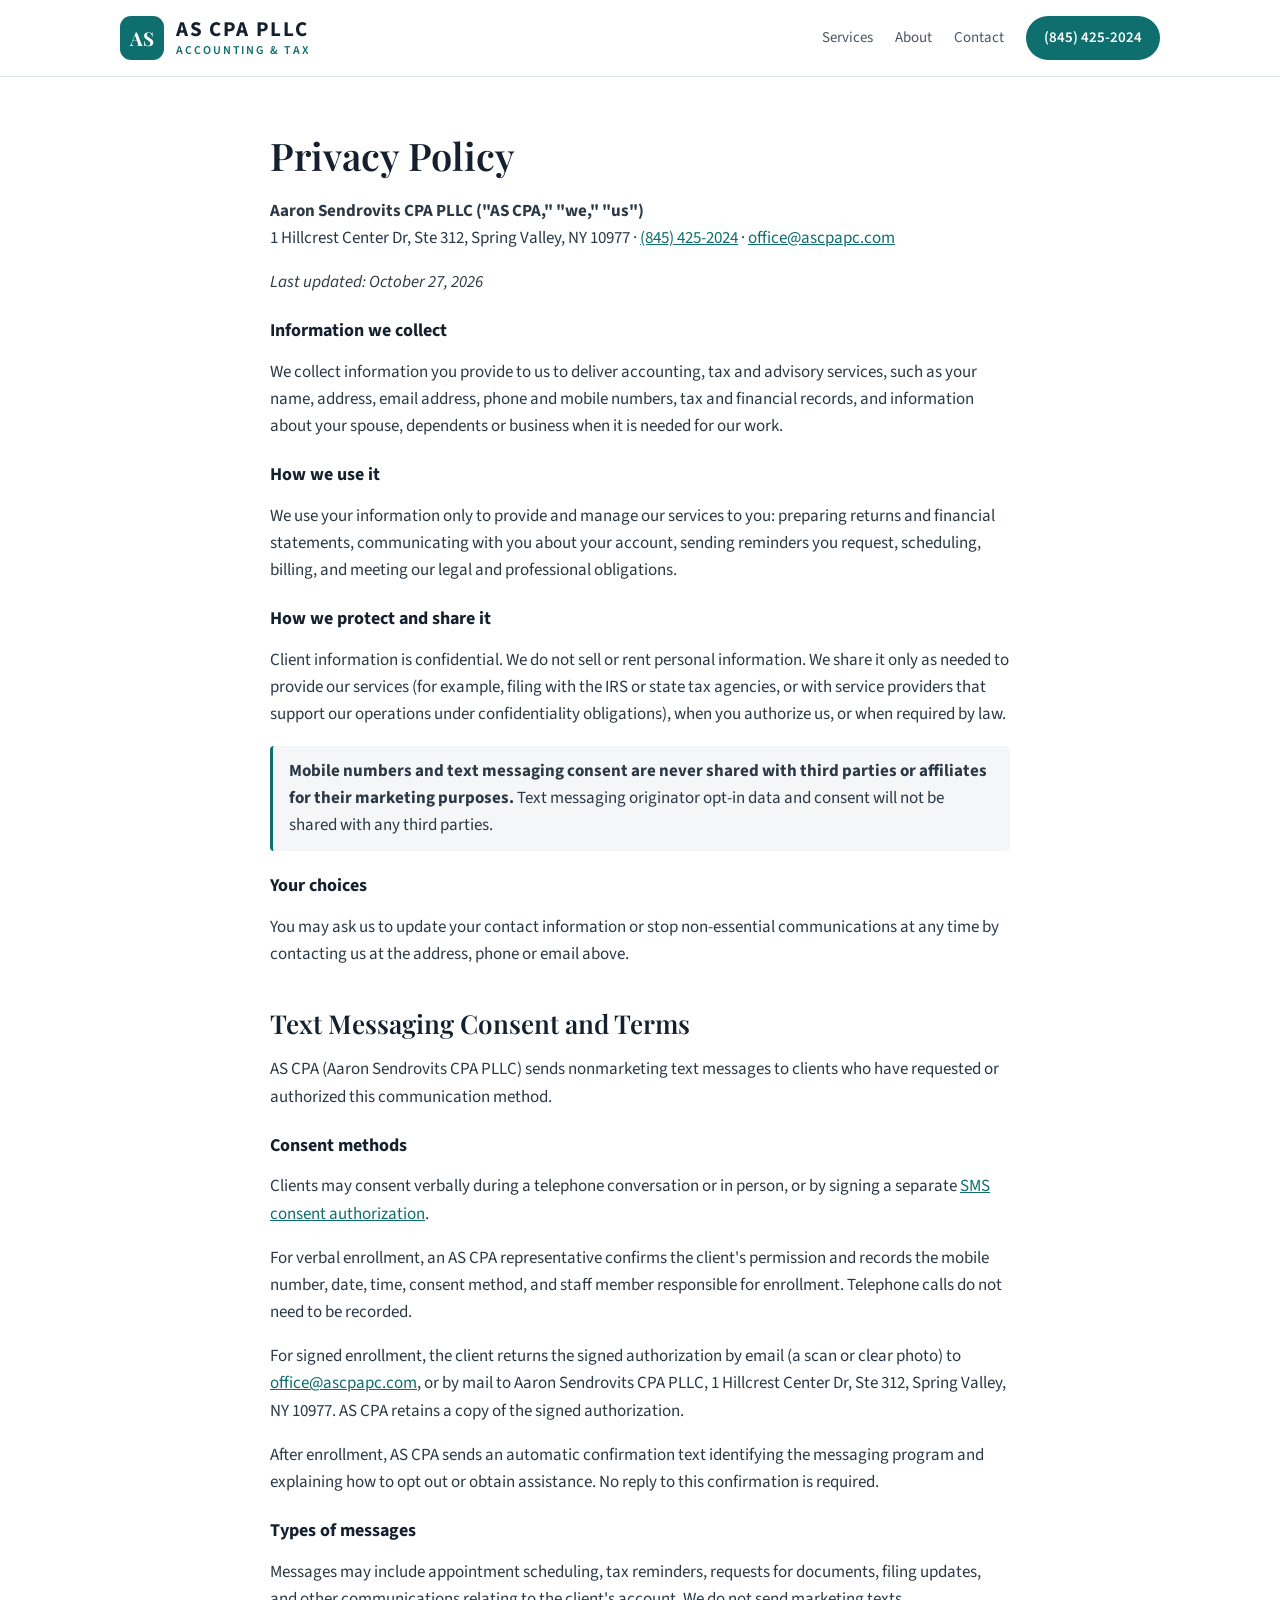
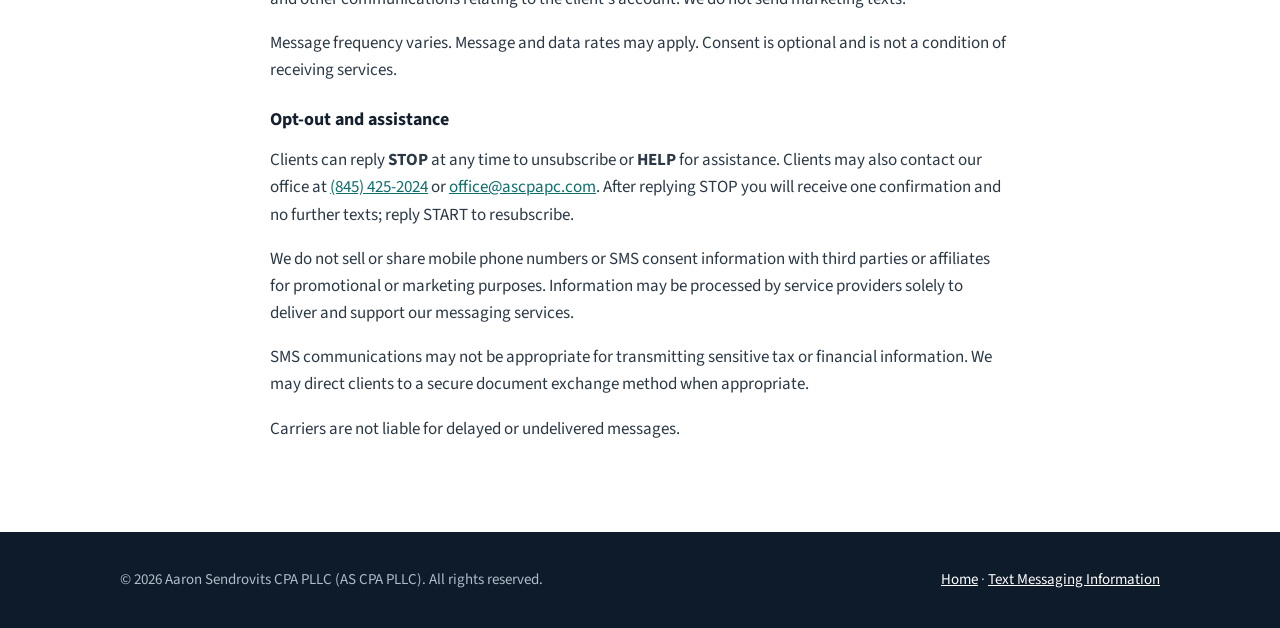
==== commit 4d674715: "SMS authorization: add email/mail return instructions Form, Text Messaging Information page and SMS " ====
--- a/privacy.html
+++ b/privacy.html
@@ -50,7 +50,7 @@
 		<h3>Consent methods</h3>
 		<p>Clients may consent verbally during a telephone conversation or in person, or by signing a separate <a href="sms-authorization.html">SMS consent authorization</a>.</p>
 		<p>For verbal enrollment, an AS CPA representative confirms the client's permission and records the mobile number, date, time, consent method, and staff member responsible for enrollment. Telephone calls do not need to be recorded.</p>
-		<p>For signed enrollment, AS CPA retains a copy of the signed authorization.</p>
+		<p>For signed enrollment, the client returns the signed authorization by email (a scan or clear photo) to <a href="mailto:office@ascpapc.com">office@ascpapc.com</a>, or by mail to Aaron Sendrovits CPA PLLC, 1 Hillcrest Center Dr, Ste 312, Spring Valley, NY 10977. AS CPA retains a copy of the signed authorization.</p>
 		<p>After enrollment, AS CPA sends an automatic confirmation text identifying the messaging program and explaining how to opt out or obtain assistance. No reply to this confirmation is required.</p>
 
 		<h3>Types of messages</h3>
